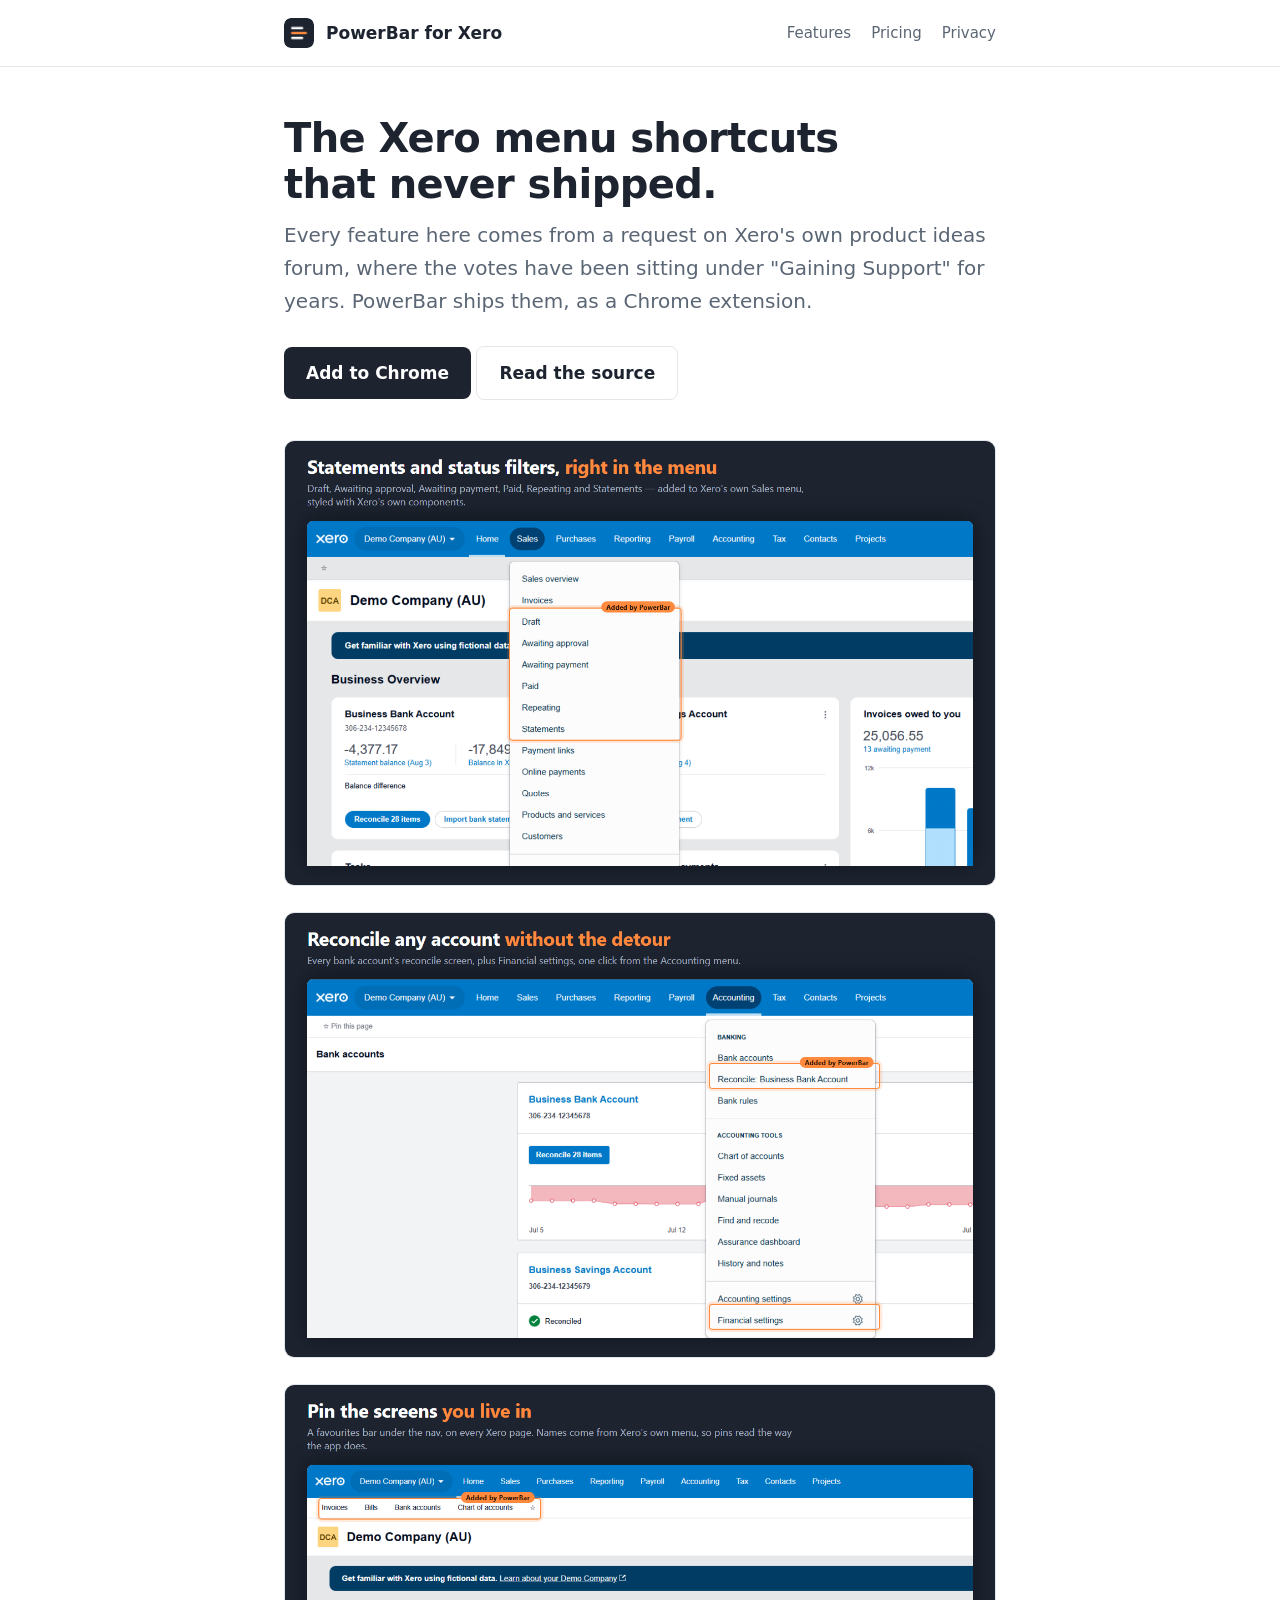
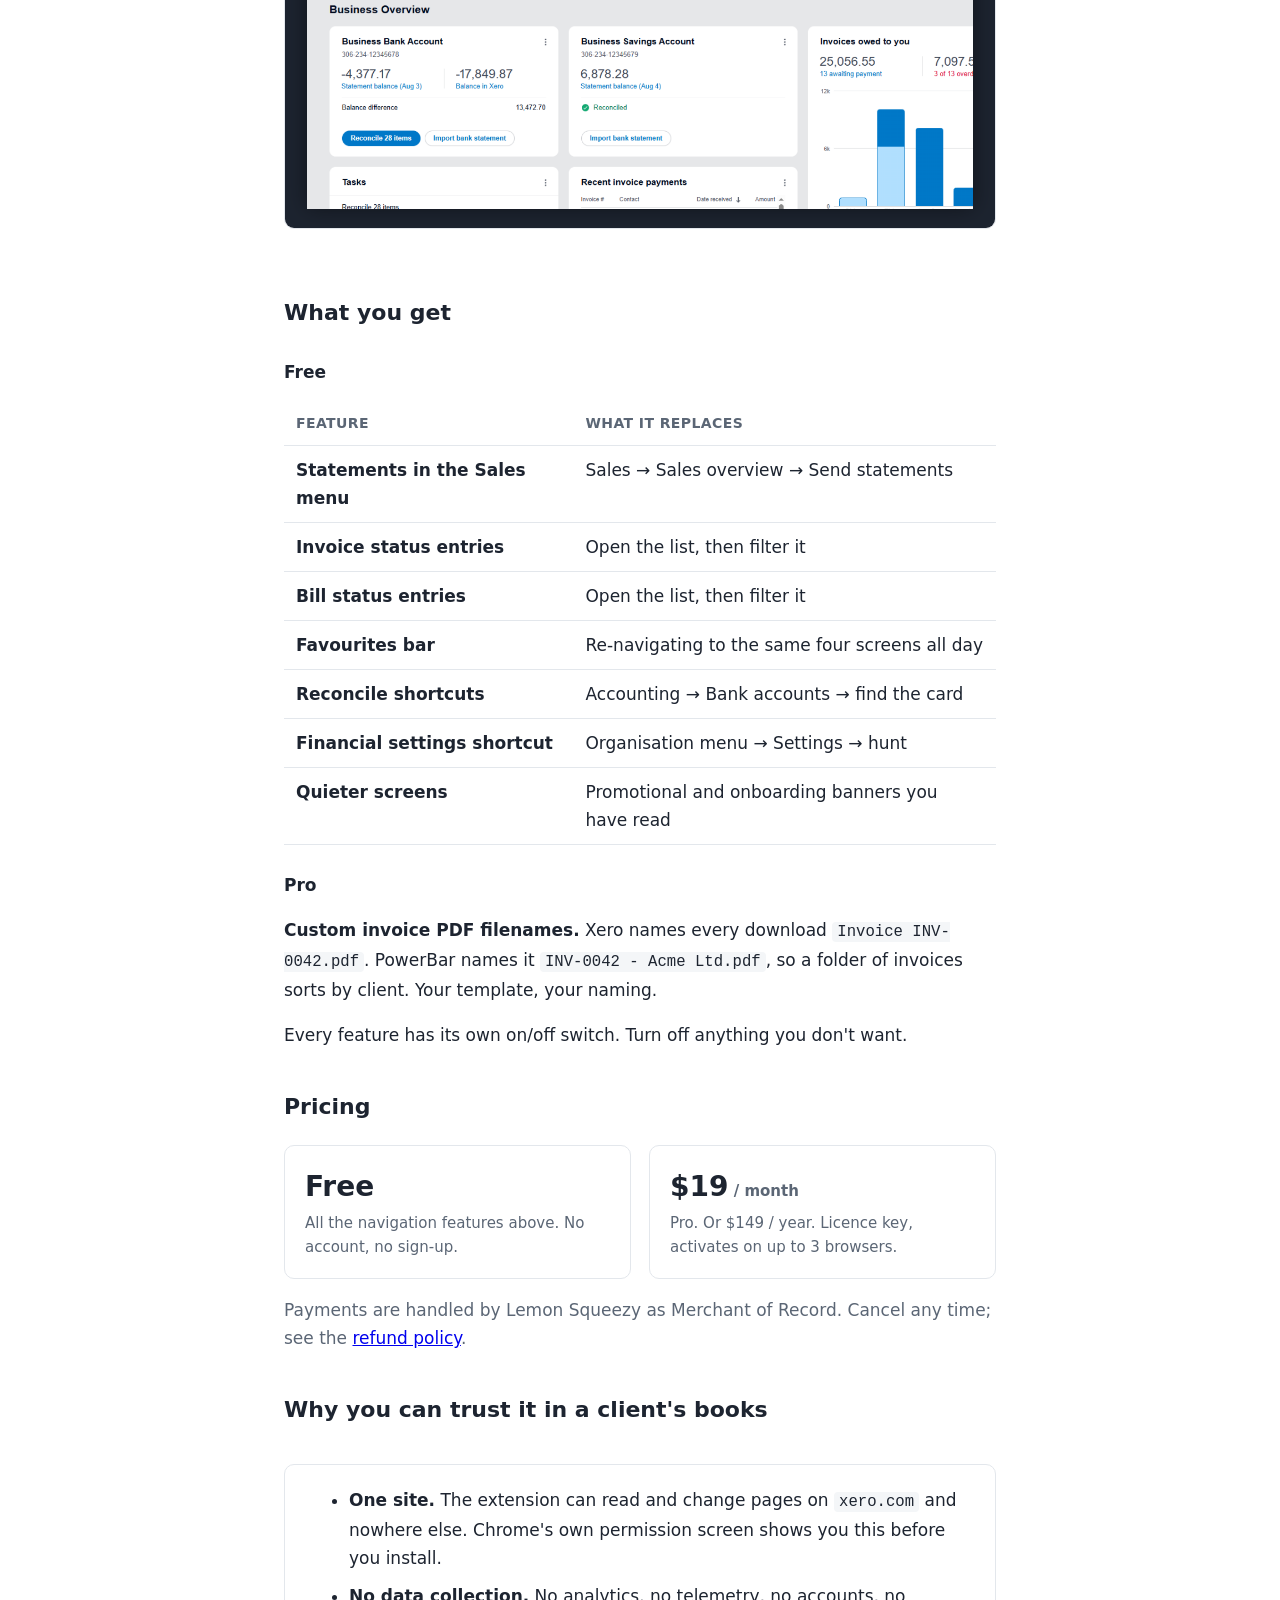
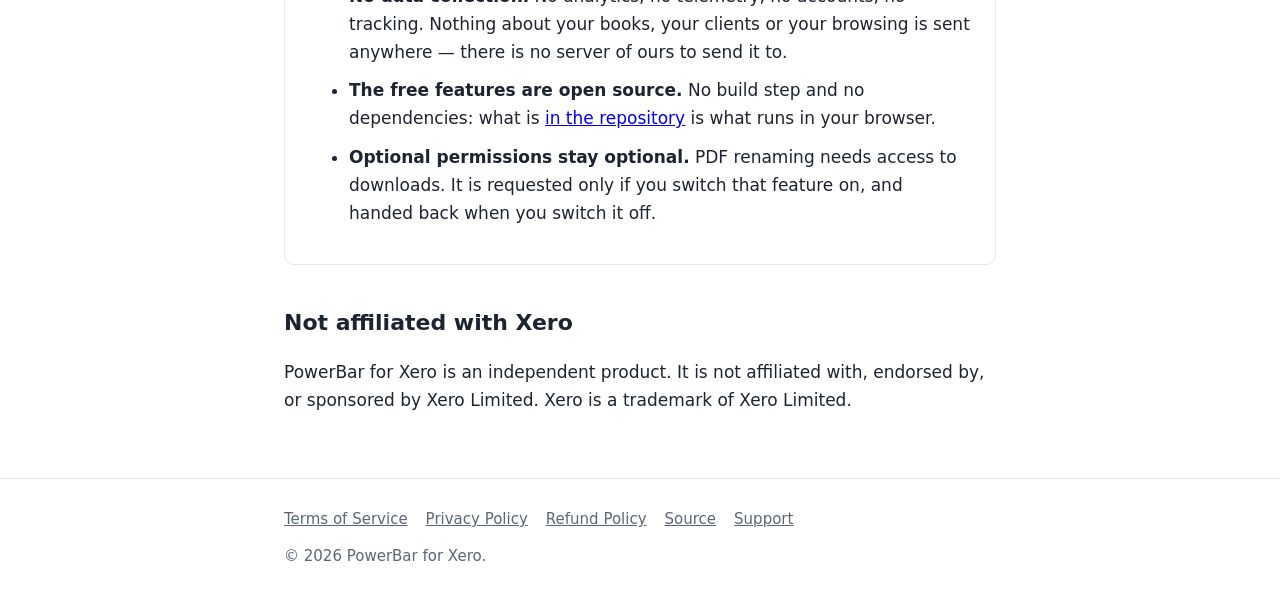
==== docs/index.html @ 493cb752 "Sync from working repo" ====
<!doctype html>
<html lang="en">
<head>
  <meta charset="utf-8" />
  <meta name="viewport" content="width=device-width, initial-scale=1" />
  <title>PowerBar for Xero — menu shortcuts Xero never shipped</title>
  <meta name="description" content="A Chrome extension that adds the Xero menu shortcuts users have been requesting for years. One permission, no data collection, free core open source." />
  <link rel="icon" href="icon.png" />
  <link rel="stylesheet" href="style.css" />
</head>
<body>

<header class="site">
  <div class="wrap">
    <img src="icon.png" alt="" />
    <strong>PowerBar for Xero</strong>
    <nav>
      <a href="#features">Features</a>
      <a href="#pricing">Pricing</a>
      <a href="#trust">Privacy</a>
    </nav>
  </div>
</header>

<main class="wrap">

  <h1>The Xero menu shortcuts<br />that never shipped.</h1>
  <p class="lede">
    Every feature here comes from a request on Xero's own product ideas forum,
    where the votes have been sitting under "Gaining Support" for years.
    PowerBar ships them, as a Chrome extension.
  </p>

  <p>
    <a class="cta" href="https://chromewebstore.google.com/">Add to Chrome</a>
    <a class="cta secondary" href="https://github.com/thoopring/powerbar-for-xero">Read the source</a>
  </p>

  <div class="shots">
    <img src="shots/01-sales-menu.png" alt="Xero's Sales menu with Draft, Awaiting approval, Awaiting payment, Paid, Repeating and Statements added" />
    <img src="shots/02-accounting-menu.png" alt="Xero's Accounting menu with a reconcile shortcut and Financial settings added" />
    <img src="shots/03-favourites.png" alt="A favourites bar under Xero's navigation with pinned pages" />
  </div>

  <h2 id="features">What you get</h2>

  <h3>Free</h3>
  <table>
    <tr><th>Feature</th><th>What it replaces</th></tr>
    <tr><td><strong>Statements in the Sales menu</strong></td><td>Sales &rarr; Sales overview &rarr; Send statements</td></tr>
    <tr><td><strong>Invoice status entries</strong></td><td>Open the list, then filter it</td></tr>
    <tr><td><strong>Bill status entries</strong></td><td>Open the list, then filter it</td></tr>
    <tr><td><strong>Favourites bar</strong></td><td>Re-navigating to the same four screens all day</td></tr>
    <tr><td><strong>Reconcile shortcuts</strong></td><td>Accounting &rarr; Bank accounts &rarr; find the card</td></tr>
    <tr><td><strong>Financial settings shortcut</strong></td><td>Organisation menu &rarr; Settings &rarr; hunt</td></tr>
    <tr><td><strong>Quieter screens</strong></td><td>Promotional and onboarding banners you have read</td></tr>
  </table>

  <h3>Pro</h3>
  <p>
    <strong>Custom invoice PDF filenames.</strong> Xero names every download
    <code>Invoice INV-0042.pdf</code>. PowerBar names it
    <code>INV-0042 - Acme Ltd.pdf</code>, so a folder of invoices sorts by
    client. Your template, your naming.
  </p>

  <p>Every feature has its own on/off switch. Turn off anything you don't want.</p>

  <h2 id="pricing">Pricing</h2>
  <div class="price">
    <div class="plan">
      <div class="amount">Free</div>
      <div class="note">All the navigation features above. No account, no sign-up.</div>
    </div>
    <div class="plan">
      <div class="amount">$19<span class="note"> / month</span></div>
      <div class="note">Pro. Or $149 / year. Licence key, activates on up to 3 browsers.</div>
    </div>
  </div>
  <p class="note" style="color:var(--muted)">
    Payments are handled by Lemon Squeezy as Merchant of Record. Cancel any
    time; see the <a href="refund.html">refund policy</a>.
  </p>

  <h2 id="trust">Why you can trust it in a client's books</h2>
  <div class="trust">
    <ul>
      <li><strong>One site.</strong> The extension can read and change pages on
        <code>xero.com</code> and nowhere else. Chrome's own permission screen
        shows you this before you install.</li>
      <li><strong>No data collection.</strong> No analytics, no telemetry, no
        accounts, no tracking. Nothing about your books, your clients or your
        browsing is sent anywhere &mdash; there is no server of ours to send it to.</li>
      <li><strong>The free features are open source.</strong> No build step and no
        dependencies: what is
        <a href="https://github.com/thoopring/powerbar-for-xero">in the repository</a>
        is what runs in your browser.</li>
      <li><strong>Optional permissions stay optional.</strong> PDF renaming needs
        access to downloads. It is requested only if you switch that feature on,
        and handed back when you switch it off.</li>
    </ul>
  </div>

  <h2>Not affiliated with Xero</h2>
  <p>
    PowerBar for Xero is an independent product. It is not affiliated with,
    endorsed by, or sponsored by Xero Limited. Xero is a trademark of Xero
    Limited.
  </p>

</main>

<footer class="site">
  <div class="wrap">
    <nav>
      <a href="terms.html">Terms of Service</a>
      <a href="privacy.html">Privacy Policy</a>
      <a href="refund.html">Refund Policy</a>
      <a href="https://github.com/thoopring/powerbar-for-xero">Source</a>
      <a href="https://github.com/thoopring/powerbar-for-xero/issues">Support</a>
    </nav>
    <div>&copy; 2026 PowerBar for Xero.</div>
  </div>
</footer>

</body>
</html>
---- docs/style.css ----
/* Shared styling for the marketing + legal pages. Deliberately plain: the
   product's pitch is that it is auditable and does not overreach, and a page
   that reads like a spreadsheet vendor's brochure works against that. */

:root {
  --ink: #1d2430;
  --muted: #5b6675;
  --line: #e3e7ec;
  --accent: #ff8a3d;
  --bg: #fff;
}

* { box-sizing: border-box; }

body {
  margin: 0;
  font: 17px/1.65 -apple-system, BlinkMacSystemFont, "Segoe UI", system-ui, sans-serif;
  color: var(--ink);
  background: var(--bg);
}

.wrap { max-width: 760px; margin: 0 auto; padding: 0 24px; }

header.site {
  border-bottom: 1px solid var(--line);
  padding: 18px 0;
}
header.site .wrap { display: flex; align-items: center; gap: 12px; }
header.site img { width: 30px; height: 30px; border-radius: 7px; }
header.site strong { font-size: 17px; }
header.site nav { margin-left: auto; display: flex; gap: 20px; font-size: 15px; }
header.site nav a { color: var(--muted); text-decoration: none; }
header.site nav a:hover { color: var(--ink); }

h1 { font-size: 40px; line-height: 1.15; letter-spacing: -0.6px; margin: 48px 0 12px; }
h2 { font-size: 22px; margin: 40px 0 10px; }
h3 { font-size: 17px; margin: 26px 0 6px; }
p, li { color: var(--ink); }
.lede { font-size: 20px; color: var(--muted); margin: 0 0 28px; }

.cta {
  display: inline-block;
  padding: 12px 22px;
  border-radius: 8px;
  background: var(--ink);
  color: #fff;
  text-decoration: none;
  font-weight: 600;
}
.cta.secondary { background: transparent; color: var(--ink); border: 1px solid var(--line); }

.shots { margin: 40px 0; }
.shots img {
  width: 100%;
  border: 1px solid var(--line);
  border-radius: 10px;
  margin-bottom: 18px;
}

.trust { border: 1px solid var(--line); border-radius: 10px; padding: 4px 24px 20px; margin: 36px 0; }
.trust li { margin: 10px 0; }

table { border-collapse: collapse; width: 100%; margin: 16px 0; }
th, td { text-align: left; padding: 10px 12px; border-bottom: 1px solid var(--line); vertical-align: top; }
th { font-size: 14px; text-transform: uppercase; letter-spacing: 0.4px; color: var(--muted); }

.price { display: flex; gap: 18px; flex-wrap: wrap; margin: 20px 0 8px; }
.plan { flex: 1 1 240px; border: 1px solid var(--line); border-radius: 10px; padding: 18px 20px; }
.plan .amount { font-size: 28px; font-weight: 650; }
.plan .note { color: var(--muted); font-size: 15px; }

footer.site {
  border-top: 1px solid var(--line);
  margin-top: 64px;
  padding: 28px 0 48px;
  color: var(--muted);
  font-size: 15px;
}
footer.site a { color: var(--muted); }
footer.site nav { display: flex; gap: 18px; flex-wrap: wrap; margin-bottom: 12px; }

code { background: #f4f6f8; padding: 1px 5px; border-radius: 4px; font-size: 0.92em; }

@media (max-width: 600px) {
  h1 { font-size: 30px; }
  .lede { font-size: 18px; }
}
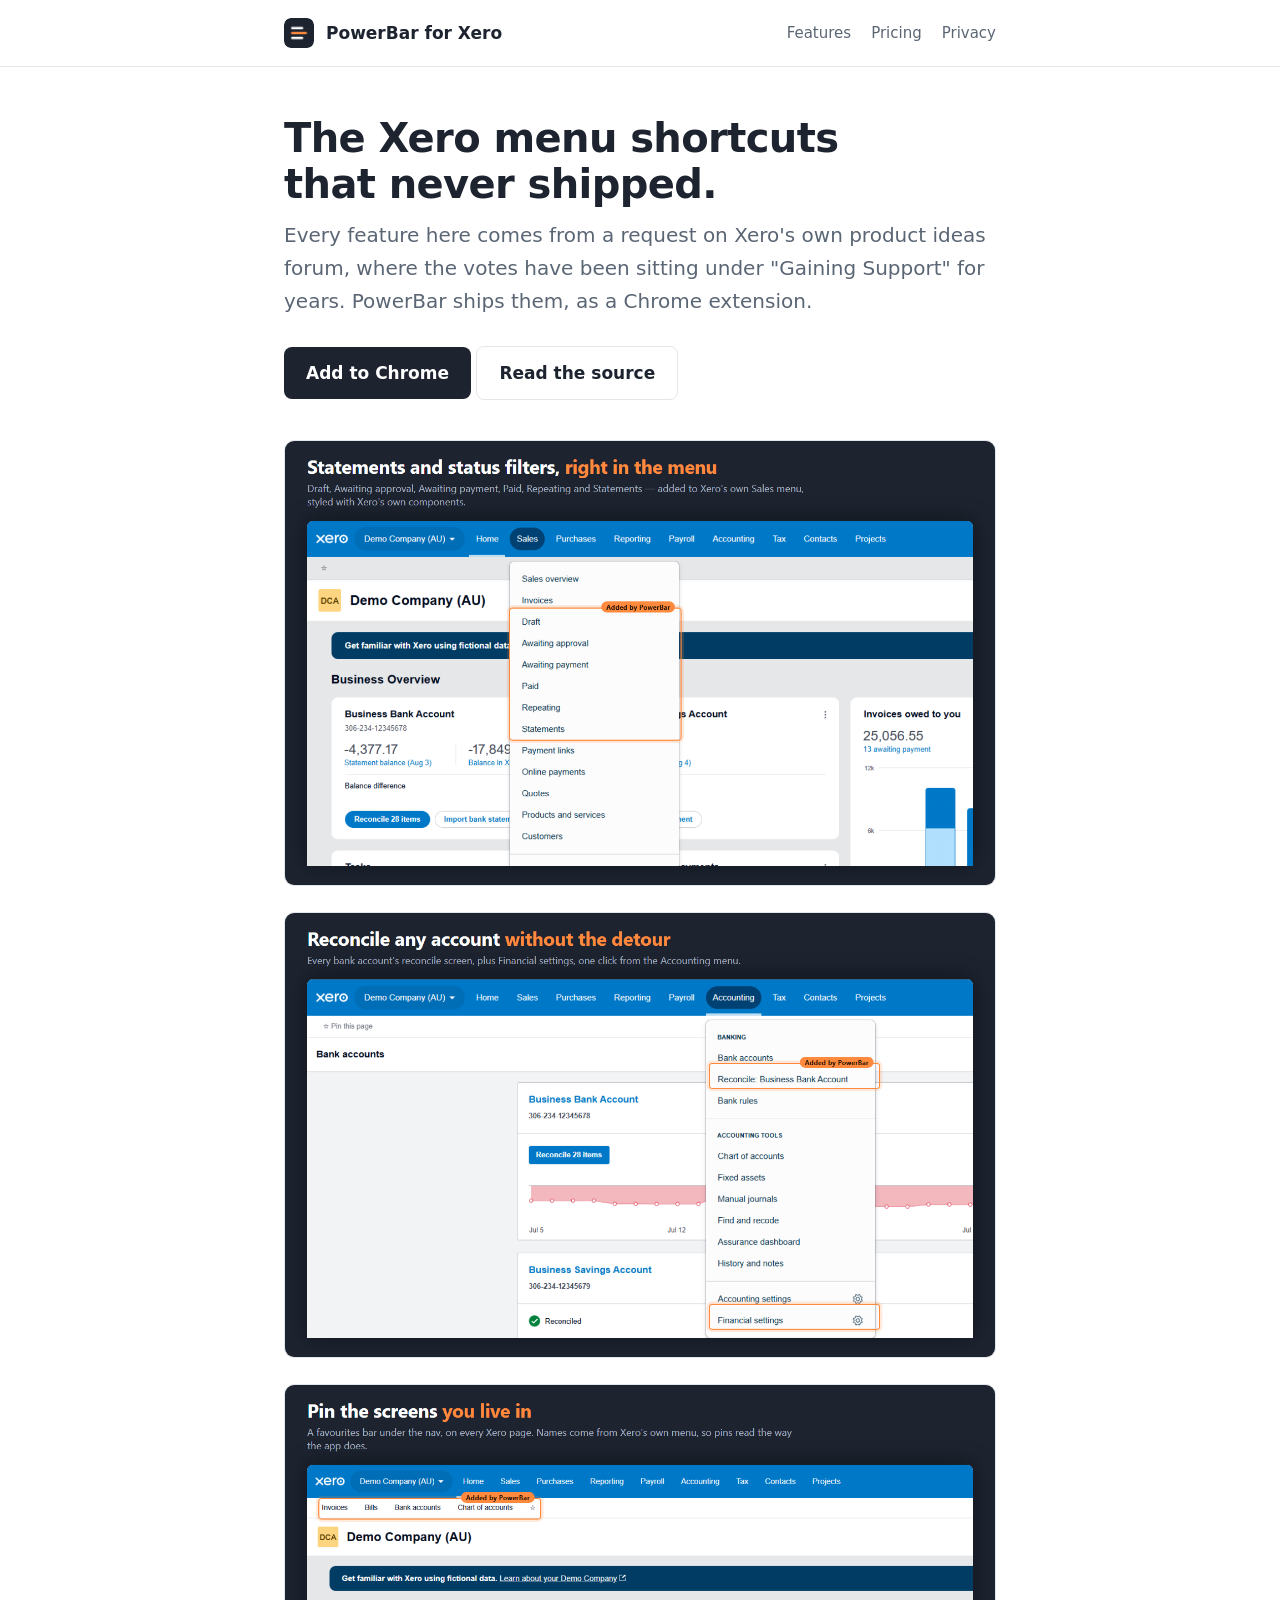
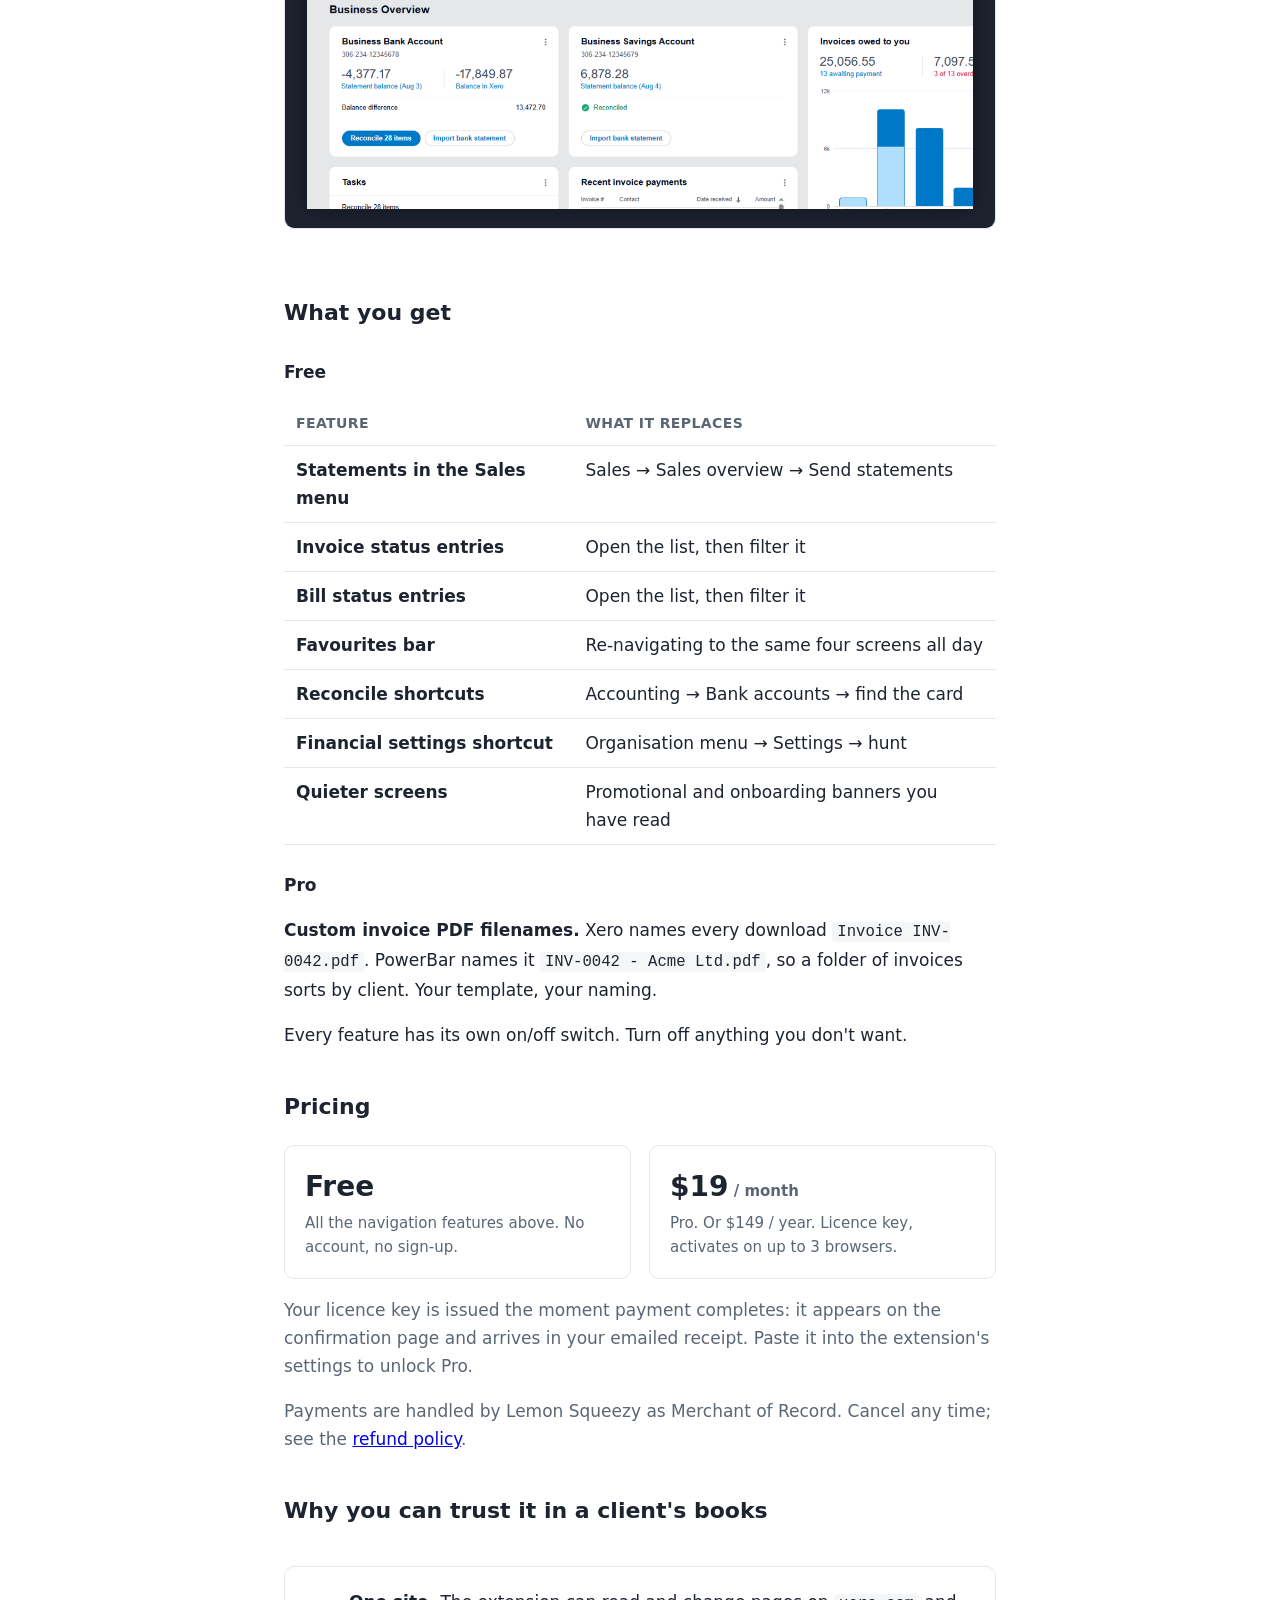
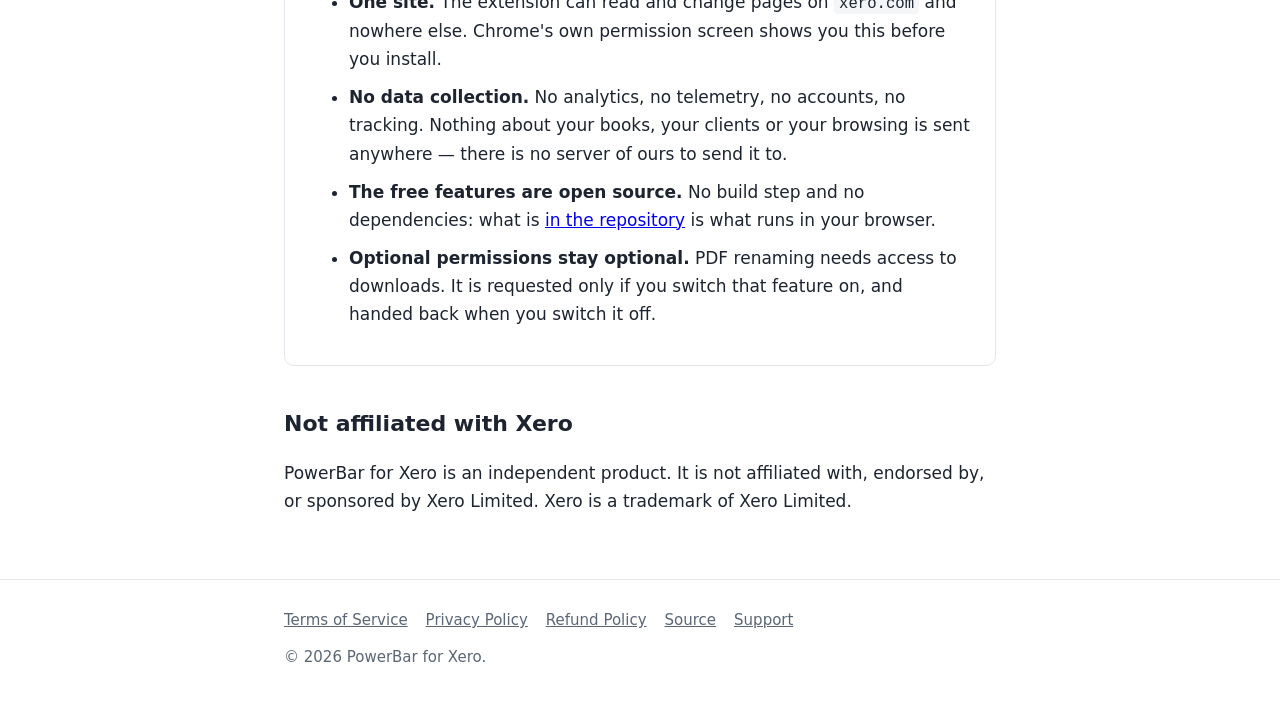
==== commit d243d07c: "Sync from working repo" ====
--- a/docs/index.html
+++ b/docs/index.html
@@ -78,6 +78,11 @@
     </div>
   </div>
   <p class="note" style="color:var(--muted)">
+    Your licence key is issued the moment payment completes: it appears on the
+    confirmation page and arrives in your emailed receipt. Paste it into the
+    extension's settings to unlock Pro.
+  </p>
+  <p class="note" style="color:var(--muted)">
     Payments are handled by Lemon Squeezy as Merchant of Record. Cancel any
     time; see the <a href="refund.html">refund policy</a>.
   </p>
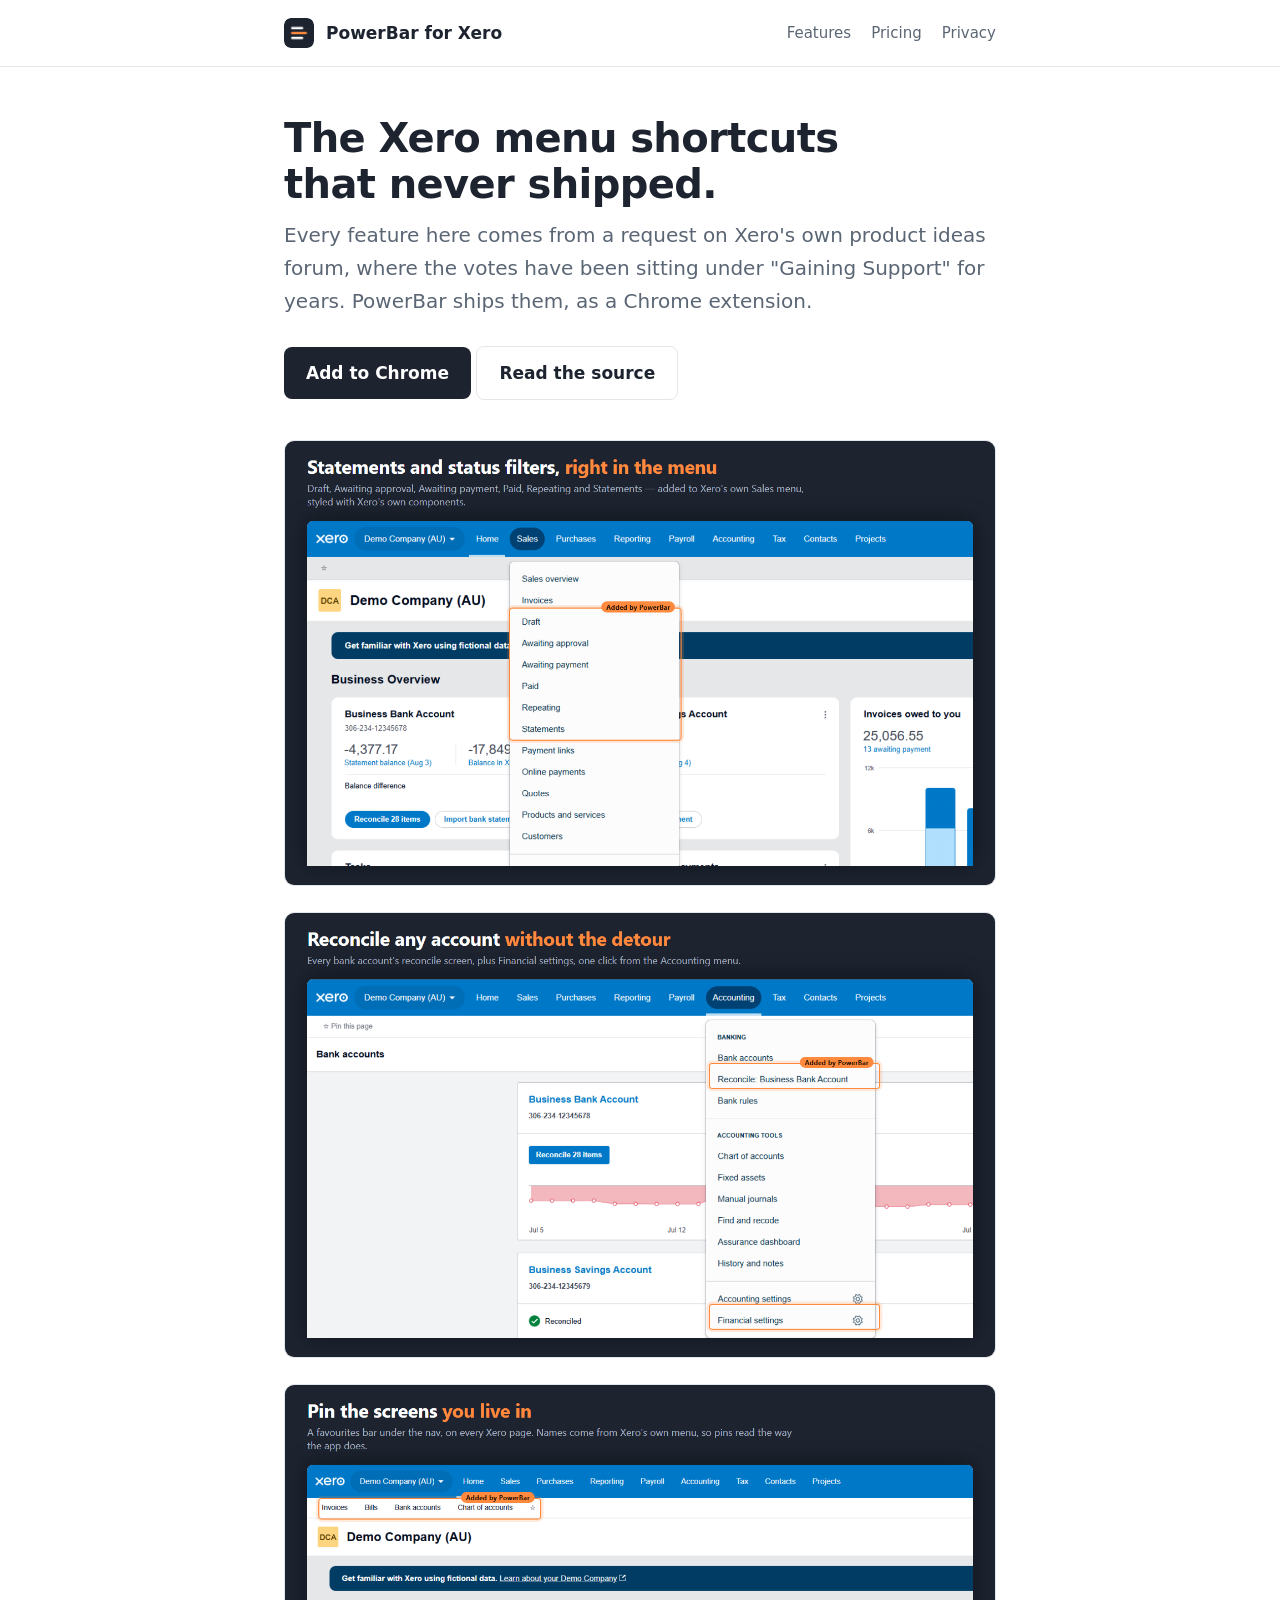
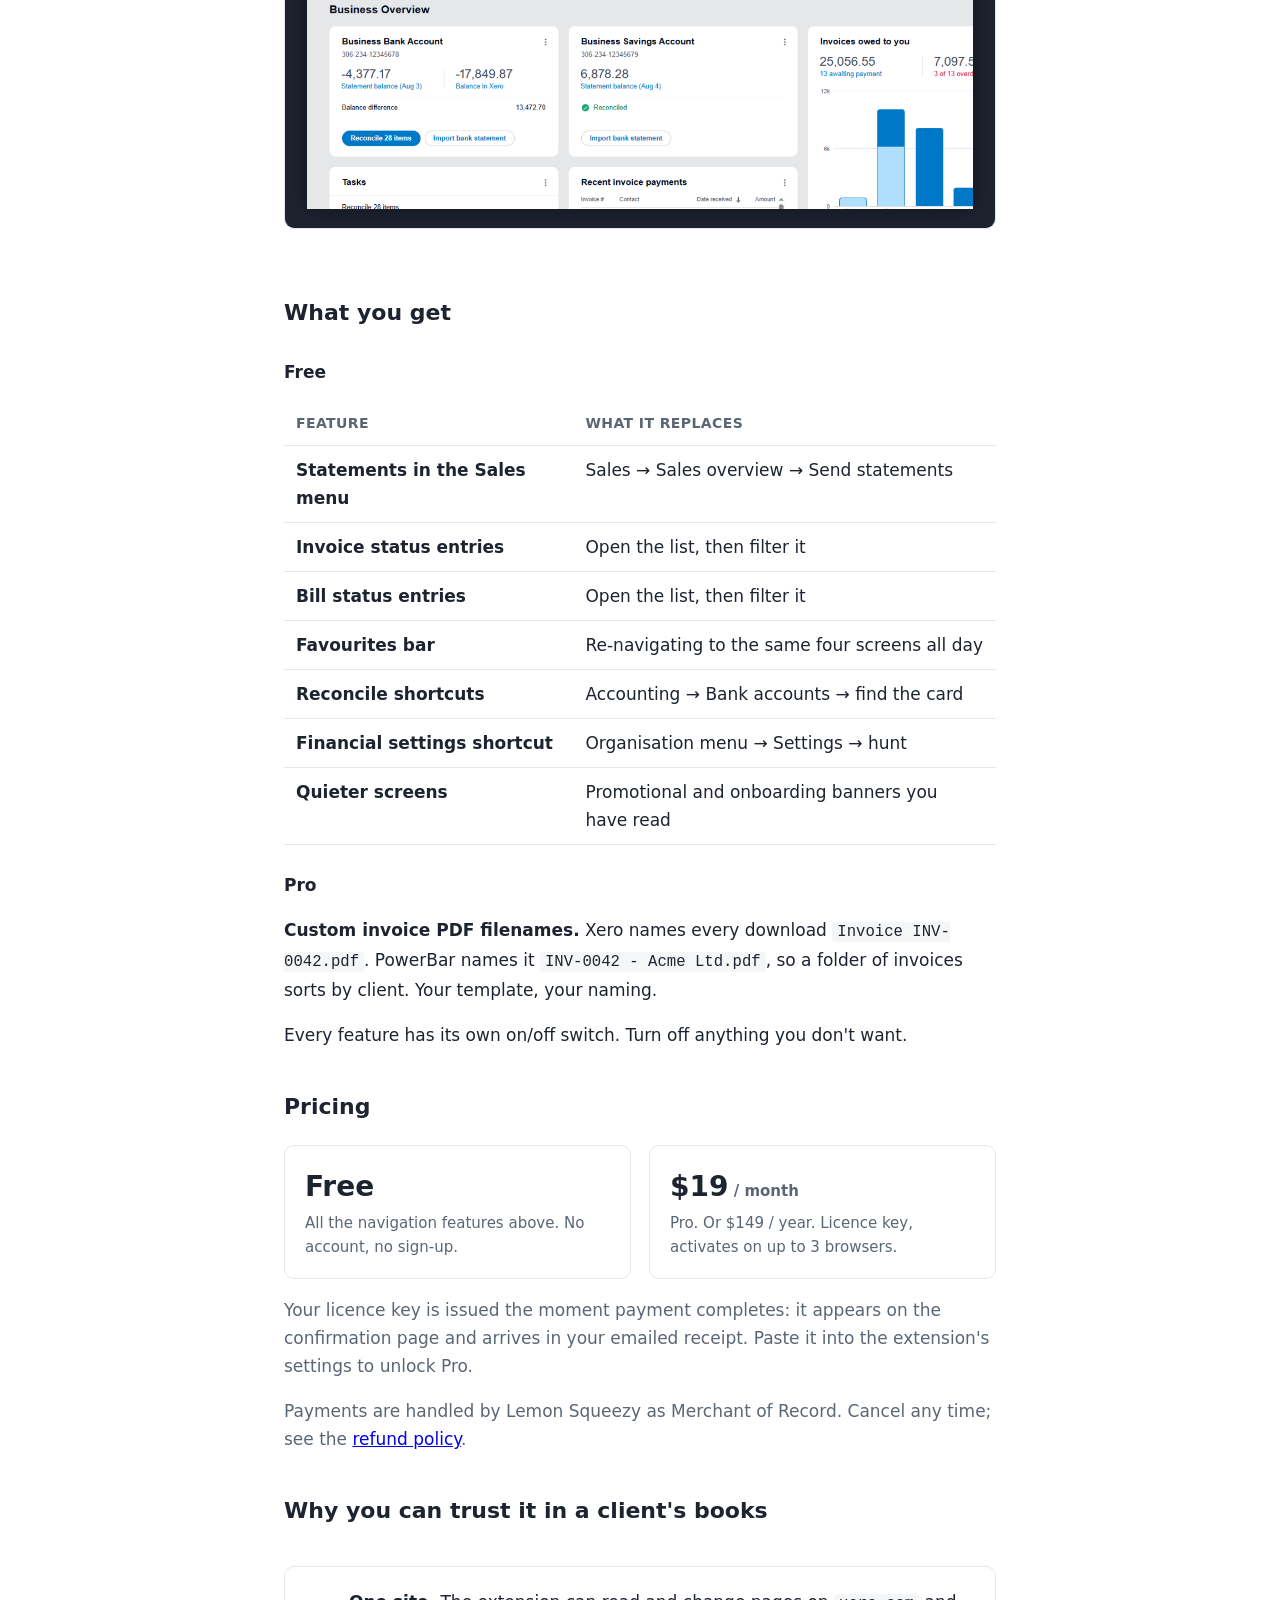
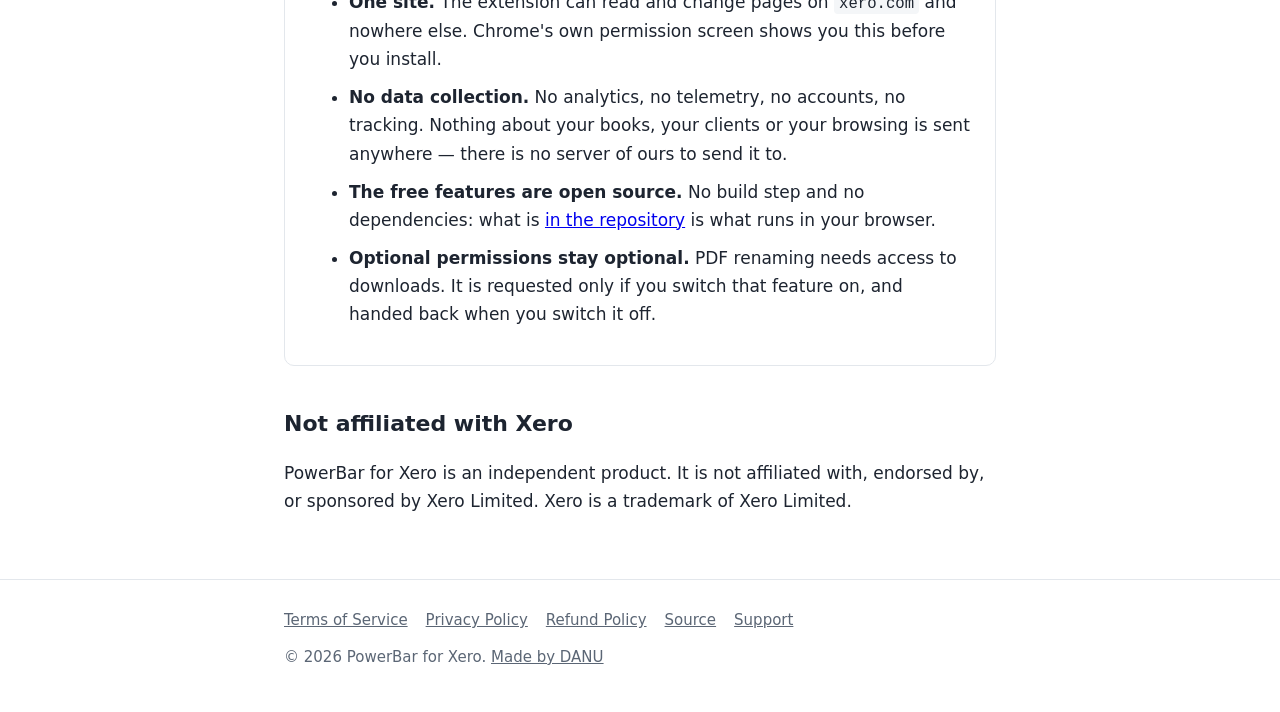
==== commit c567d1af: "Sync from working repo" ====
--- a/docs/index.html
+++ b/docs/index.html
@@ -32,7 +32,7 @@
   </p>
 
   <p>
-    <a class="cta" href="https://chromewebstore.google.com/">Add to Chrome</a>
+    <a class="cta" href="https://chromewebstore.google.com/detail/ifdmpicajpelfajmjhgclbopnagcnelc">Add to Chrome</a>
     <a class="cta secondary" href="https://github.com/thoopring/powerbar-for-xero">Read the source</a>
   </p>
 
@@ -124,7 +124,7 @@
       <a href="https://github.com/thoopring/powerbar-for-xero">Source</a>
       <a href="https://github.com/thoopring/powerbar-for-xero/issues">Support</a>
     </nav>
-    <div>&copy; 2026 PowerBar for Xero.</div>
+    <div>&copy; 2026 PowerBar for Xero. <a href="https://trafficpumplab.com">Made by DANU</a></div>
   </div>
 </footer>
 
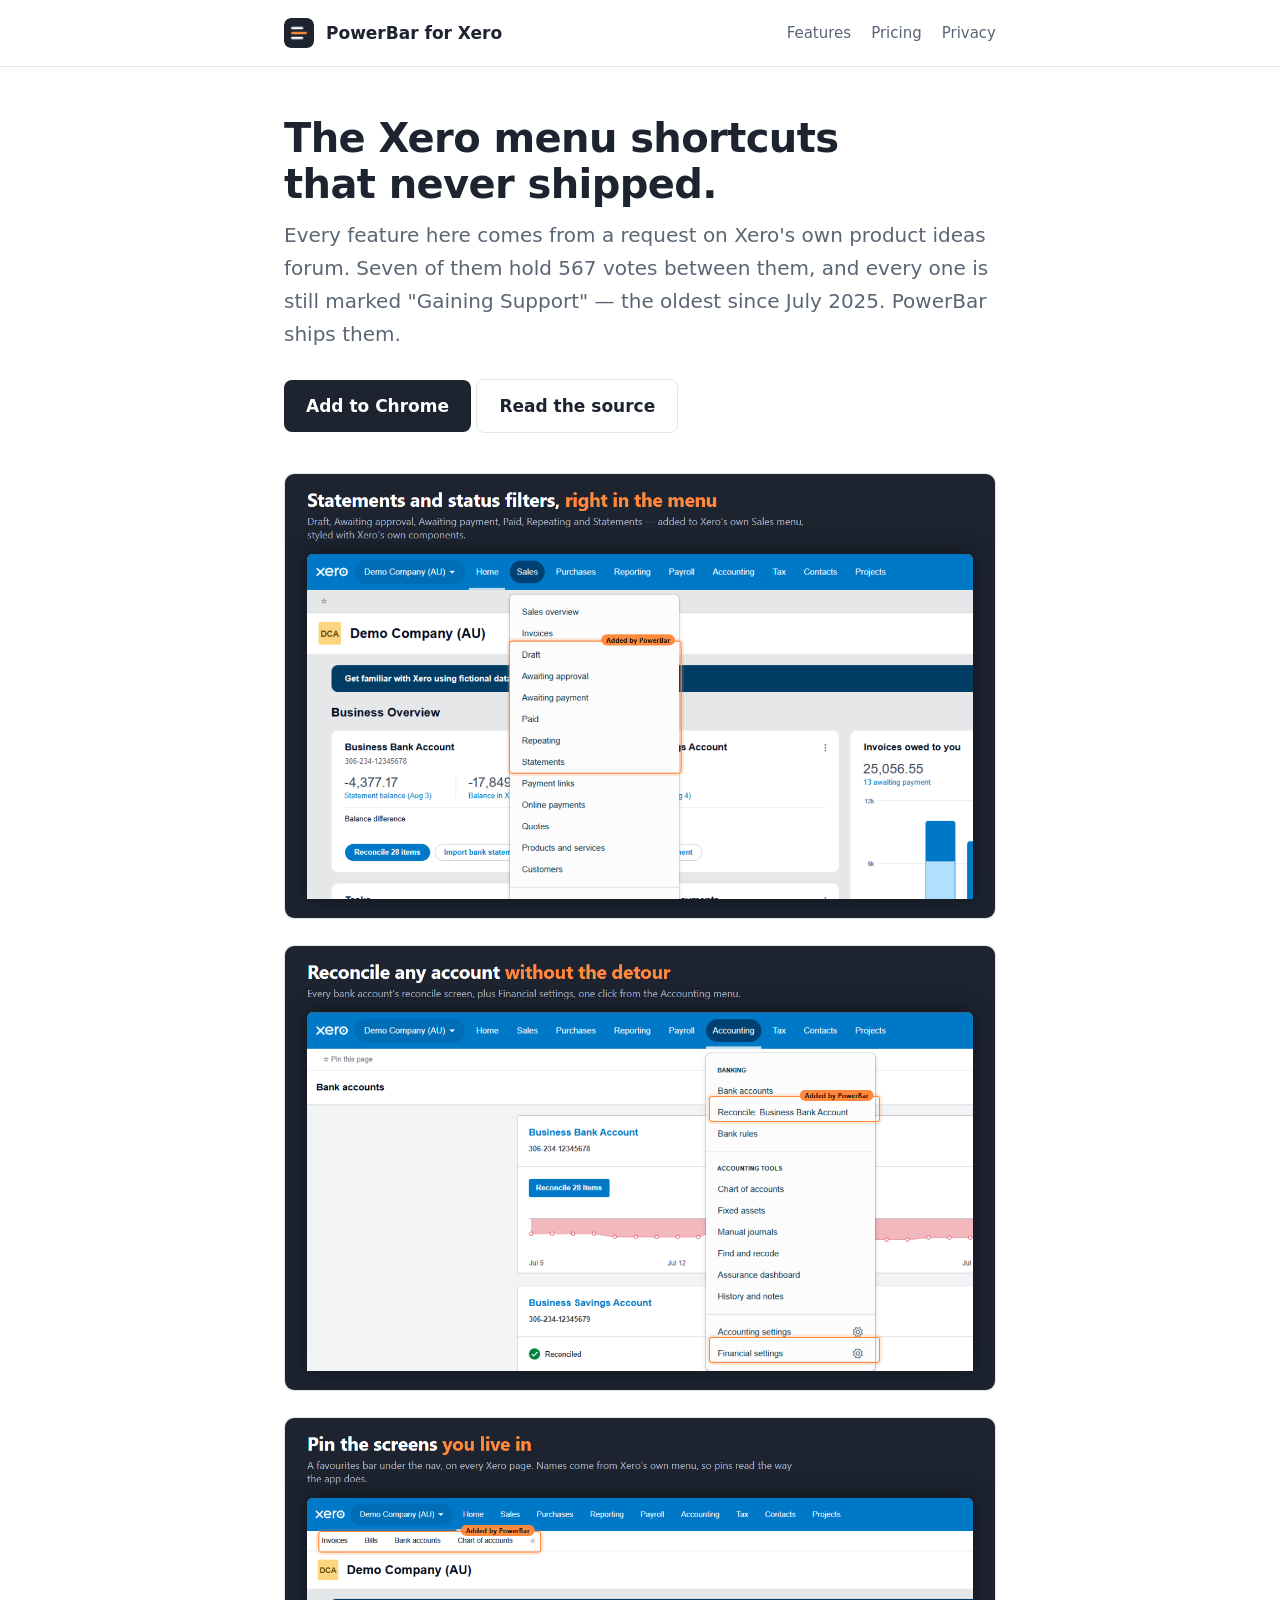
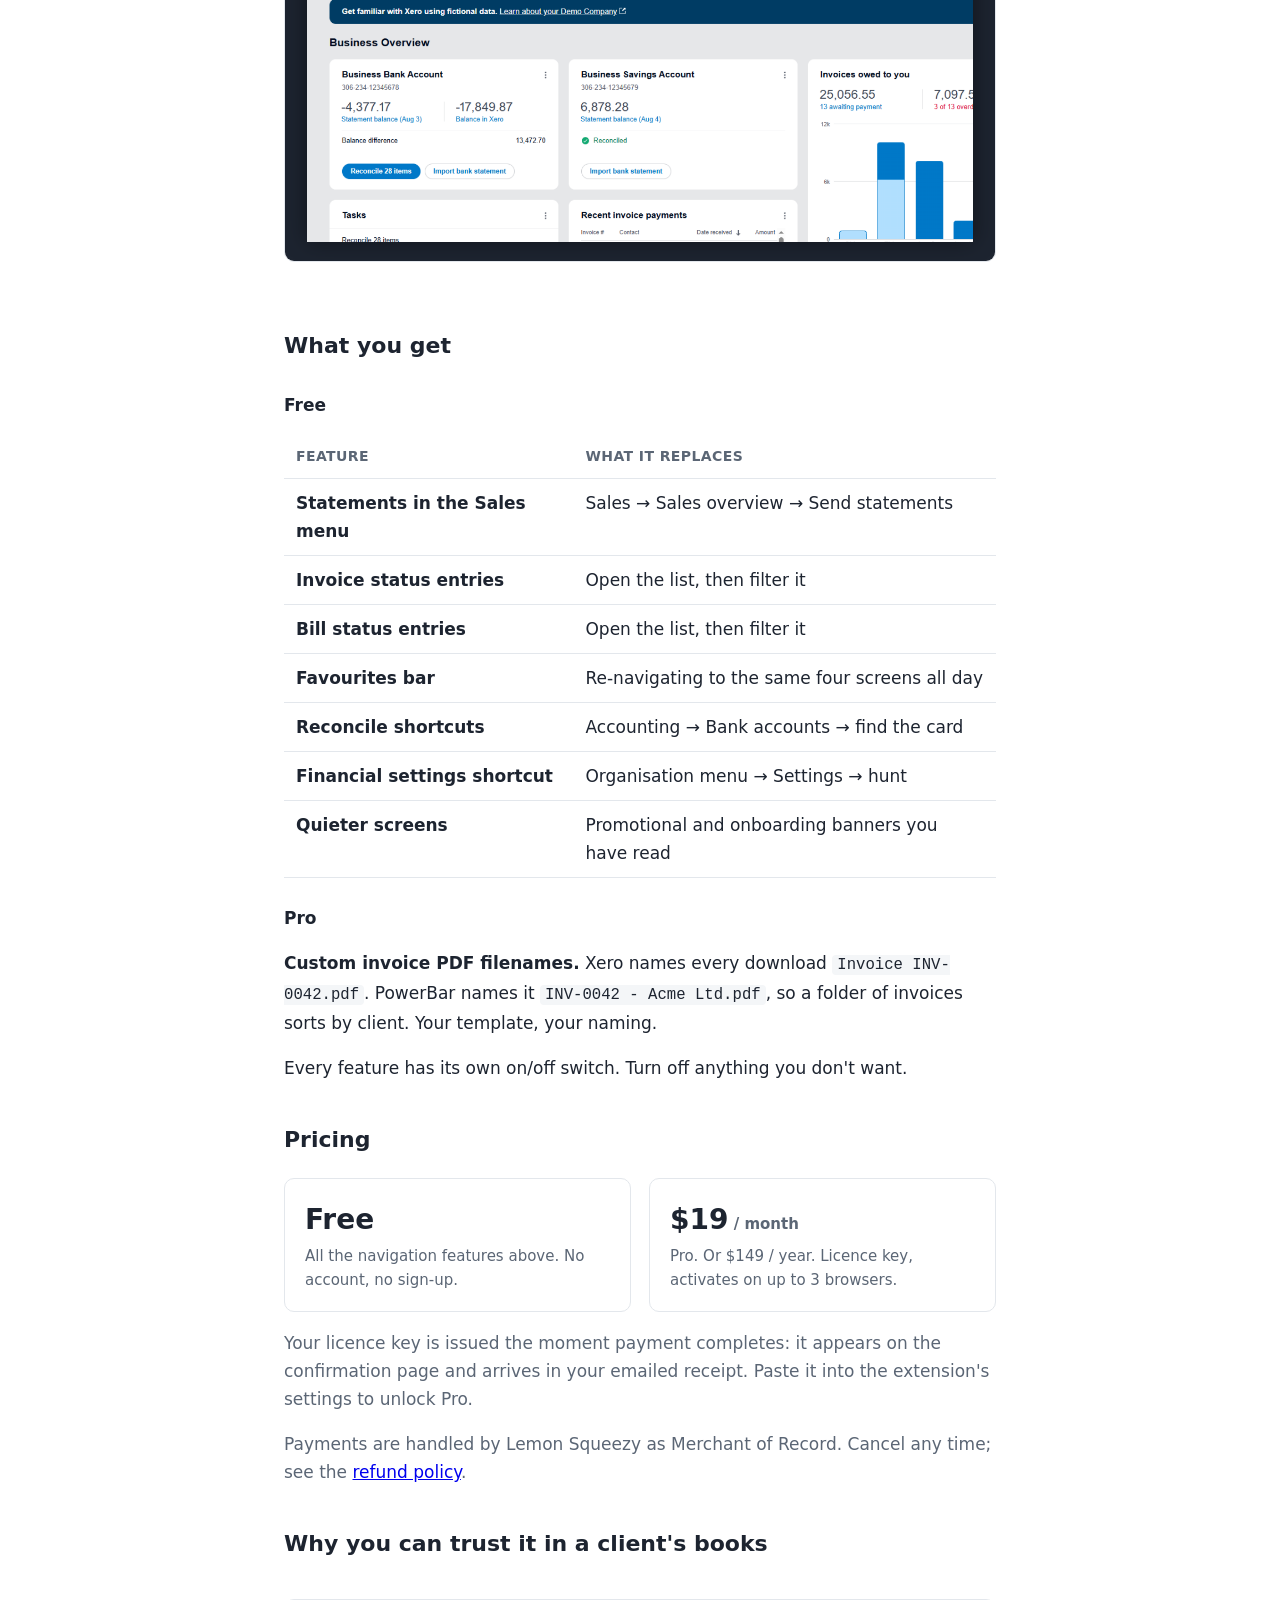
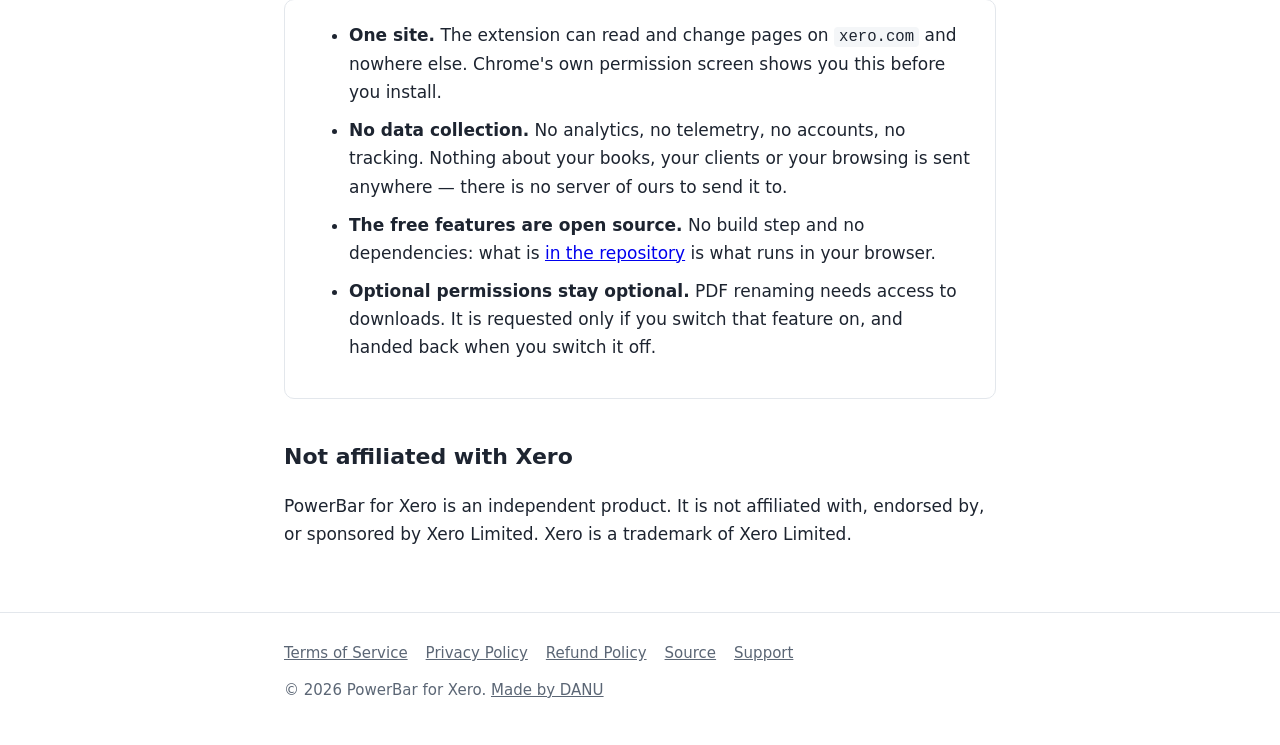
==== commit 4098a90f: "Sync from working repo" ====
--- a/docs/index.html
+++ b/docs/index.html
@@ -4,7 +4,7 @@
   <meta charset="utf-8" />
   <meta name="viewport" content="width=device-width, initial-scale=1" />
   <title>PowerBar for Xero — menu shortcuts Xero never shipped</title>
-  <meta name="description" content="A Chrome extension that adds the Xero menu shortcuts users have been requesting for years. One permission, no data collection, free core open source." />
+  <meta name="description" content="A Chrome extension adding the Xero menu shortcuts asked for on Xero's own product ideas forum. One permission, no data collection, free core open source." />
   <link rel="icon" href="icon.png" />
   <link rel="stylesheet" href="style.css" />
 </head>
@@ -26,9 +26,9 @@
 
   <h1>The Xero menu shortcuts<br />that never shipped.</h1>
   <p class="lede">
-    Every feature here comes from a request on Xero's own product ideas forum,
-    where the votes have been sitting under "Gaining Support" for years.
-    PowerBar ships them, as a Chrome extension.
+    Every feature here comes from a request on Xero's own product ideas forum.
+    Seven of them hold 567 votes between them, and every one is still marked
+    "Gaining Support" &mdash; the oldest since July 2025. PowerBar ships them.
   </p>
 
   <p>
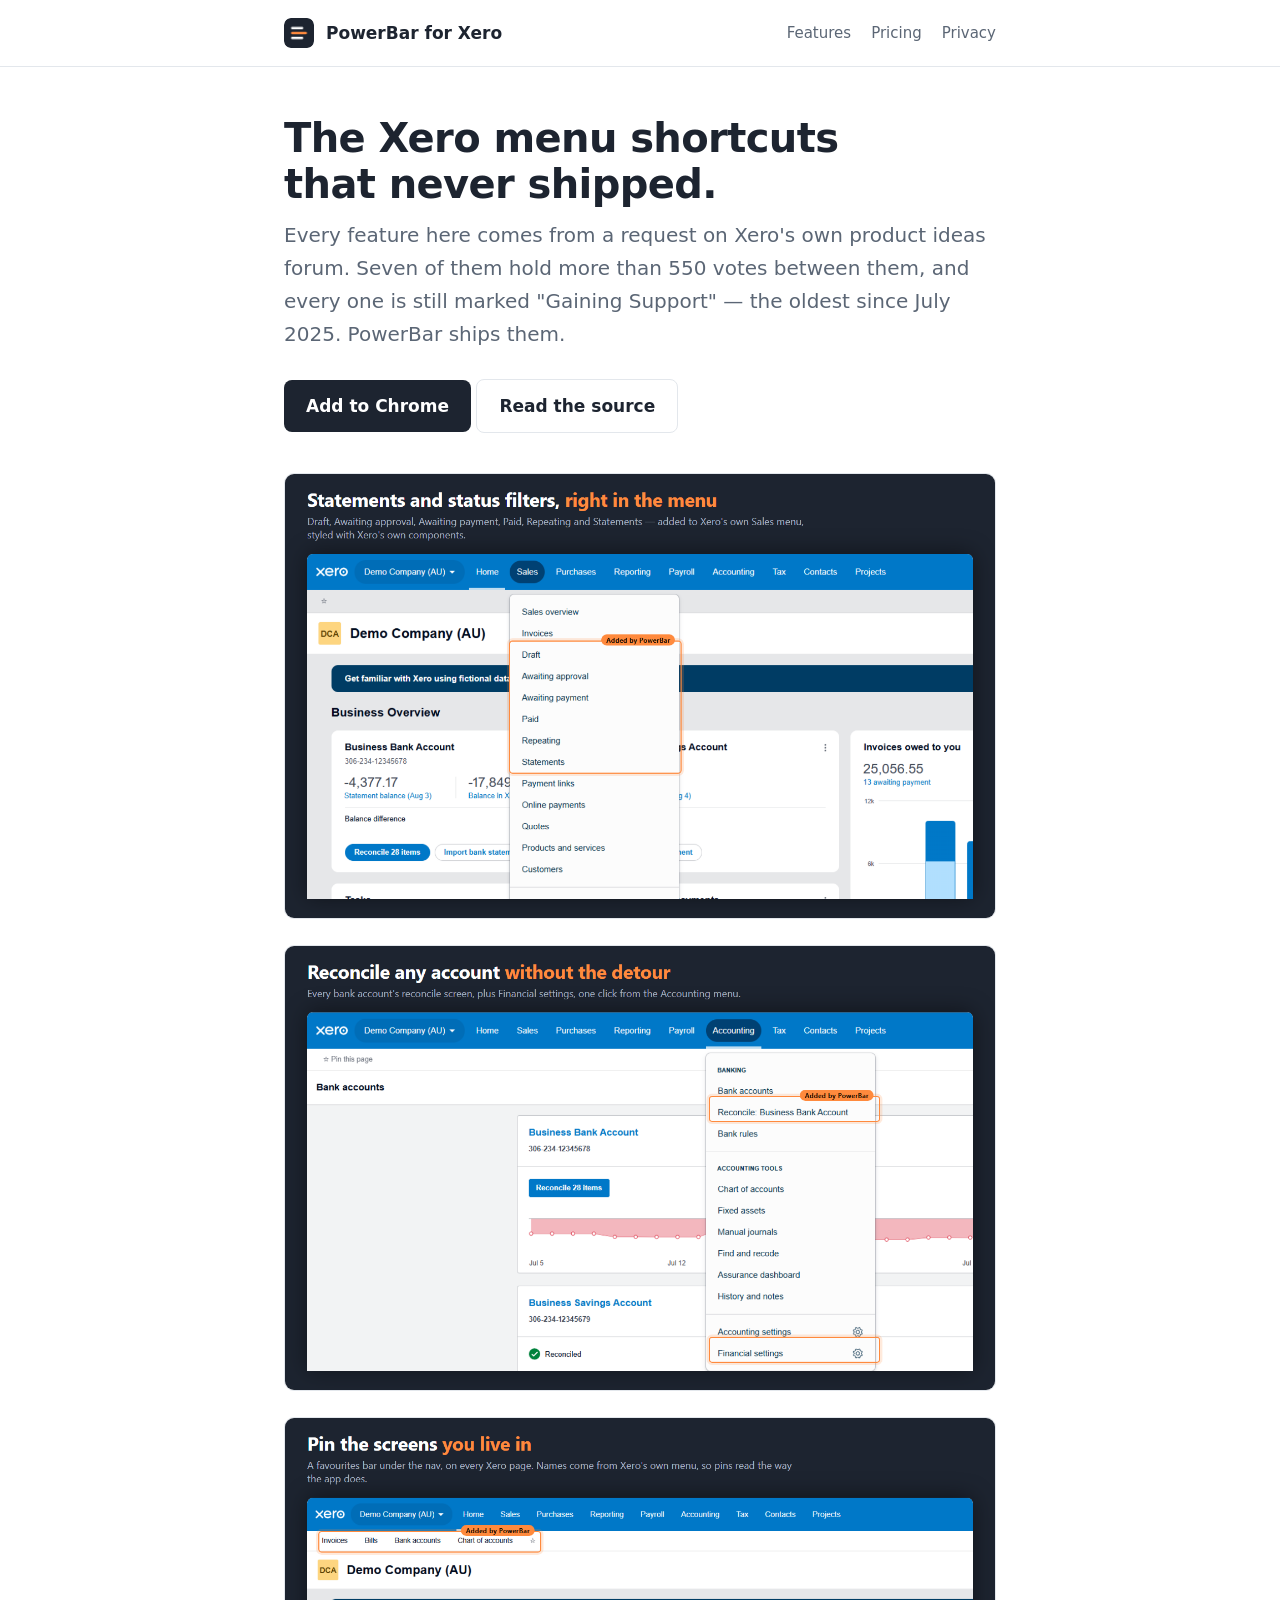
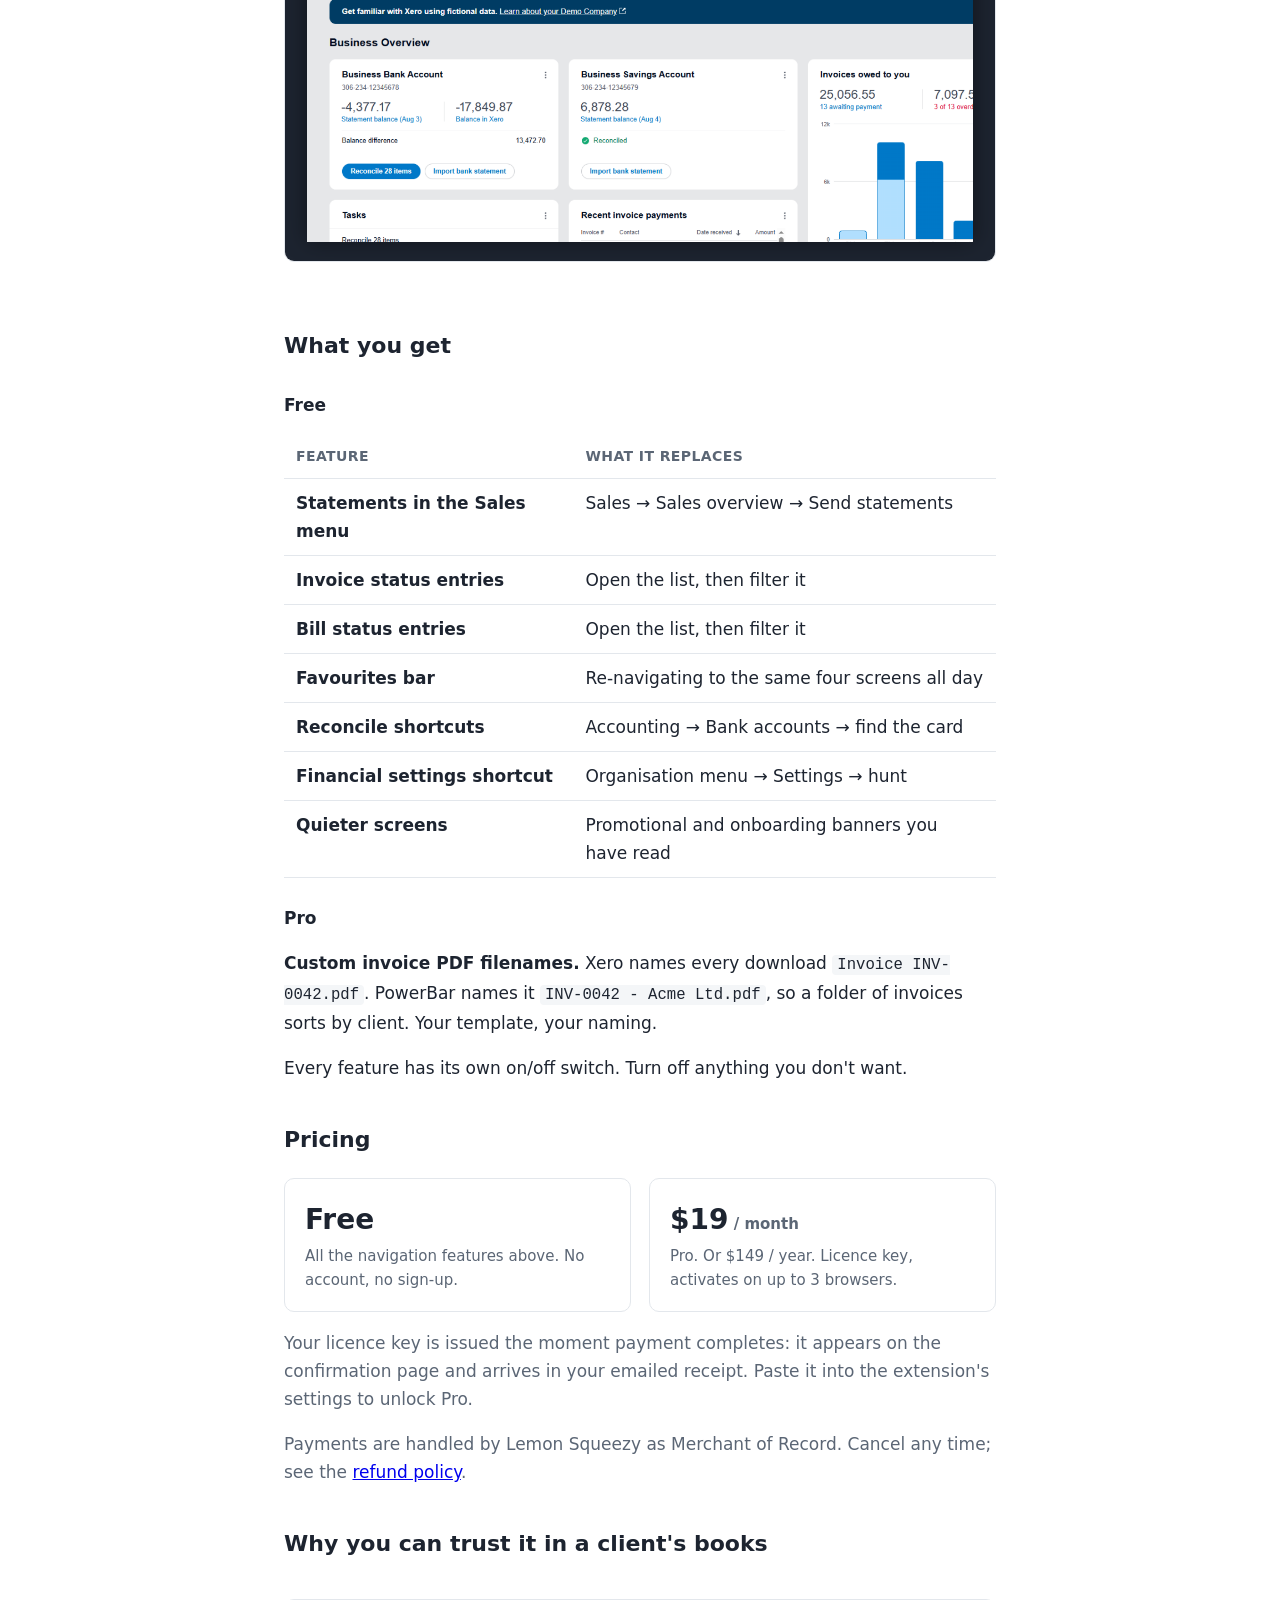
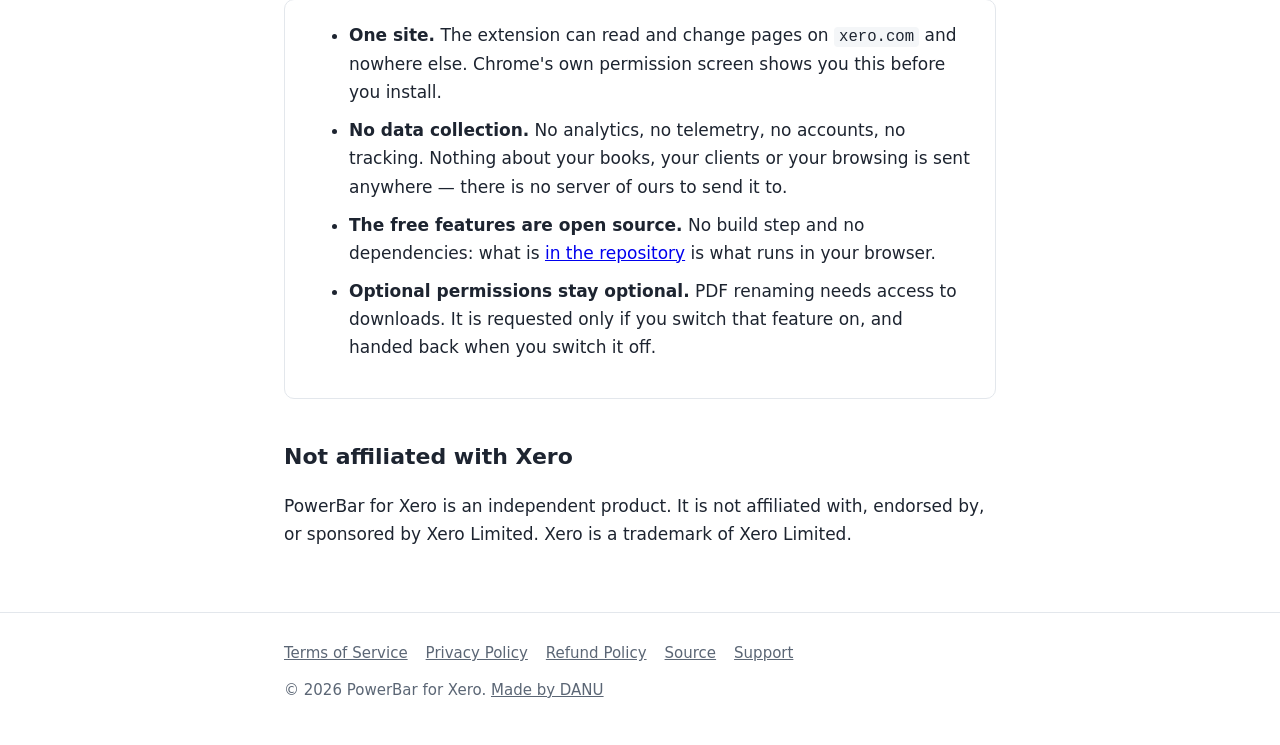
==== commit 08c24aa1: "Sync from working repo" ====
--- a/docs/index.html
+++ b/docs/index.html
@@ -27,7 +27,7 @@
   <h1>The Xero menu shortcuts<br />that never shipped.</h1>
   <p class="lede">
     Every feature here comes from a request on Xero's own product ideas forum.
-    Seven of them hold 567 votes between them, and every one is still marked
+    Seven of them hold more than 550 votes between them, and every one is still marked
     "Gaining Support" &mdash; the oldest since July 2025. PowerBar ships them.
   </p>
 
